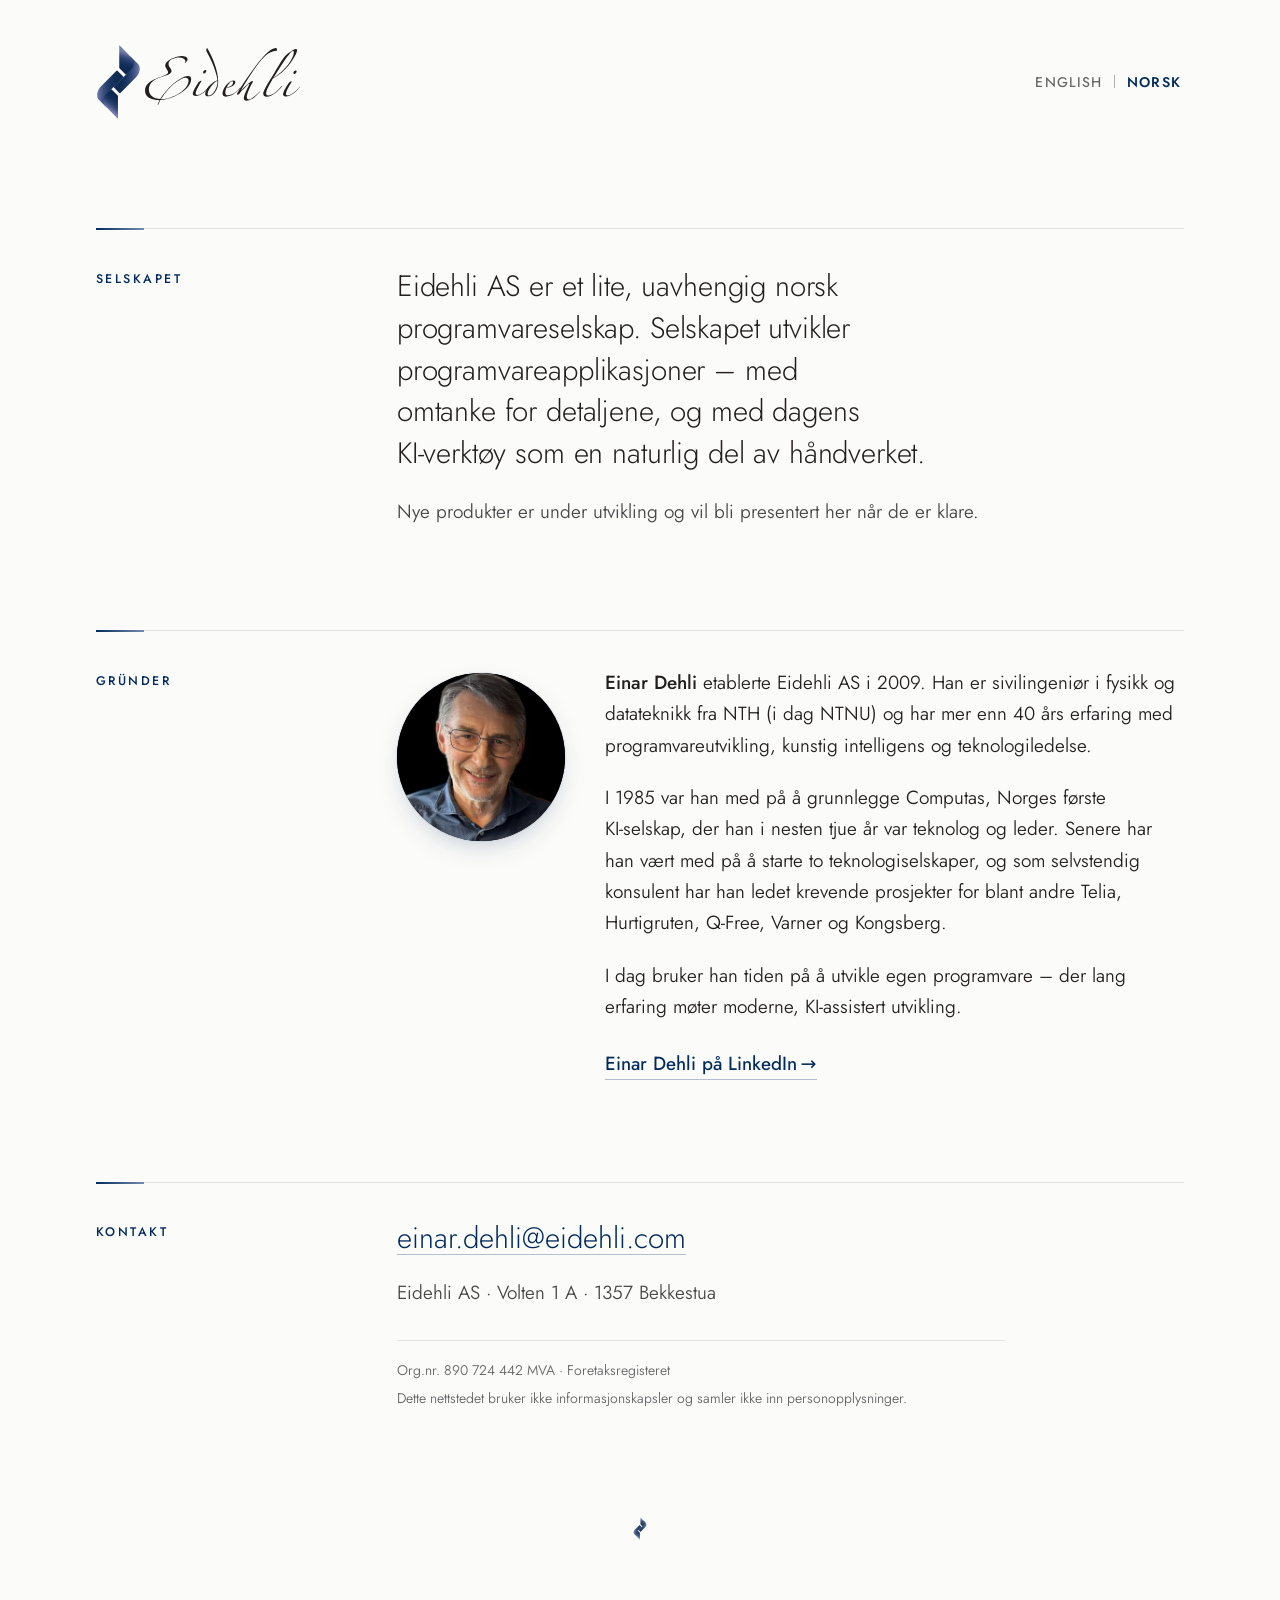
==== site/no/index.html @ aeb5ea88 "Build design draft v1 of the site (EN + NO) - One-page layout with Company, Founder and Contact sect" ====
<!doctype html>
<html lang="nb">
<head>
  <meta charset="utf-8">
  <meta name="viewport" content="width=device-width, initial-scale=1">
  <title>Eidehli AS – Programvareutvikling</title>
  <meta name="description" content="Eidehli AS er et uavhengig norsk programvareselskap som utvikler programvareapplikasjoner.">
  <meta name="theme-color" content="#FBFBF9">
  <link rel="alternate" hreflang="en" href=".././">
  <link rel="alternate" hreflang="nb" href="../no/">
  <link rel="alternate" hreflang="x-default" href=".././">
  <link rel="icon" href="../favicon.svg" type="image/svg+xml">
  <link rel="icon" href="../favicon-32.png" sizes="32x32" type="image/png">
  <link rel="apple-touch-icon" href="../apple-touch-icon.png">
  <link rel="preload" href="../assets/fonts/jost-latin-wght.woff2" as="font" type="font/woff2" crossorigin>
  <link rel="stylesheet" href="../assets/css/site.css">
  <meta property="og:type" content="website">
  <meta property="og:site_name" content="Eidehli AS">
  <meta property="og:title" content="Eidehli AS – Programvareutvikling">
  <meta property="og:description" content="Eidehli AS er et uavhengig norsk programvareselskap som utvikler programvareapplikasjoner.">
  <meta property="og:locale" content="nb_NO">
  <script type="application/ld+json">
    {
      "@context": "https://schema.org",
      "@type": "Organization",
      "name": "Eidehli AS",
      "legalName": "Eidehli AS",
      "taxID": "890724442",
      "vatID": "NO890724442MVA",
      "foundingDate": "2009",
      "email": "einar.dehli@eidehli.com",
      "address": {
        "@type": "PostalAddress",
        "streetAddress": "Volten 1 A",
        "postalCode": "1357",
        "addressLocality": "Bekkestua",
        "addressCountry": "NO"
      },
      "founder": {
        "@type": "Person",
        "name": "Einar Dehli",
        "sameAs": "https://www.linkedin.com/in/eidehli/"
      },
      "description": "Eidehli AS er et uavhengig norsk programvareselskap som utvikler programvareapplikasjoner."
    }
  </script>
</head>
<body>
  <a class="skip-link" href="#main">Hopp til innholdet</a>

  <header class="site-header">
    <div class="wrap">
      <a class="brand" href=".././" hreflang="en"><img src="../assets/logo/eidehli-logo-horizontal.svg" width="205" height="76" alt="Eidehli AS"></a>
      <nav aria-label="Språk">
        <ul class="lang">
          <li><a href=".././" hreflang="en" lang="en">English</a></li>
          <li><a href="../no/" hreflang="nb" lang="nb" aria-current="page">Norsk</a></li>
        </ul>
      </nav>
    </div>
  </header>

  <main id="main" class="wrap">
    <h1 class="visually-hidden">Eidehli AS – Programvareutvikling</h1>

    <section class="section intro" id="company" aria-labelledby="h-company">
      <h2 class="section-label" id="h-company">Selskapet</h2>
      <div class="section-body">
        <p class="lead">Eidehli AS er et lite, uavhengig norsk programvareselskap. Selskapet utvikler programvareapplikasjoner – med omtanke for detaljene, og med dagens <span class="nw">KI-verktøy</span> som en naturlig del av håndverket.</p>
        <p class="note">Nye produkter er under utvikling og vil bli presentert her når de er klare.</p>
      </div>
    </section>

    <section class="section" id="founder" aria-labelledby="h-founder">
      <h2 class="section-label" id="h-founder">Gründer</h2>
      <div class="founder">
        <figure class="portrait">
          <picture>
            <source type="image/webp" srcset="../assets/img/einar-dehli-360.webp 360w, ../assets/img/einar-dehli-720.webp 720w" sizes="(max-width: 30rem) 8.5rem, 10.5rem">
            <img src="../assets/img/einar-dehli-360.jpg" srcset="../assets/img/einar-dehli-360.jpg 360w, ../assets/img/einar-dehli-720.jpg 720w" sizes="(max-width: 30rem) 8.5rem, 10.5rem" width="360" height="360" alt="Portrett av Einar Dehli" loading="lazy" decoding="async">
          </picture>
        </figure>
        <div class="section-body">
            <p><strong>Einar Dehli</strong> etablerte Eidehli AS i 2009. Han er sivilingeniør i fysikk og datateknikk fra NTH (i dag NTNU) og har mer enn 40 års erfaring med programvareutvikling, kunstig intelligens og teknologiledelse.</p>
            <p>I 1985 var han med på å grunnlegge Computas, Norges første <span class="nw">KI-selskap</span>, der han i nesten tjue år var teknolog og leder. Senere har han vært med på å starte to teknologiselskaper, og som selvstendig konsulent har han ledet krevende prosjekter for blant andre Telia, Hurtigruten, <span class="nw">Q-Free</span>, Varner og Kongsberg.</p>
            <p>I dag bruker han tiden på å utvikle egen programvare – der lang erfaring møter moderne, <span class="nw">KI-assistert</span> utvikling.</p>
          <p class="more"><a href="https://www.linkedin.com/in/eidehli/" rel="noopener me" target="_blank">Einar Dehli på LinkedIn<span class="arrow" aria-hidden="true">→</span></a></p>
        </div>
      </div>
    </section>

    <section class="section" id="contact" aria-labelledby="h-contact">
      <h2 class="section-label" id="h-contact">Kontakt</h2>
      <div class="section-body">
        <p class="email"><a href="mailto:einar.dehli@eidehli.com" aria-label="E-post: einar.dehli@eidehli.com">einar.dehli@eidehli.com</a></p>
        <address>Eidehli AS · Volten 1 A · 1357 Bekkestua</address>
        <div class="legal">
          <p>Org.nr. 890 724 442 MVA · Foretaksregisteret</p>
          <p>Dette nettstedet bruker ikke informasjonskapsler og samler ikke inn personopplysninger.</p>
        </div>
      </div>
    </section>
  </main>

  <footer class="site-footer">
    <div class="wrap"><img src="../assets/logo/eidehli-symbol.svg" width="14" height="23" alt=""></div>
  </footer>
</body>
</html>
---- site/assets/css/site.css ----
/* Eidehli AS — site styles
   Brand: 2009 profile manual. Body type: Jost (OFL), a free substitute for Futura.
   No build step: edit this file directly. */

@font-face {
  font-family: "Jost";
  src: url("../fonts/jost-latin-wght.woff2") format("woff2-variations"),
       url("../fonts/jost-latin-wght.woff2") format("woff2");
  font-weight: 100 900;
  font-style: normal;
  font-display: swap;
}

:root {
  color-scheme: light;

  /* Brand colours (profile manual) */
  --navy: #002B5C;
  --blue: #788BAF;
  --ink: #231F20;
  --grey-1: #464547;
  --grey-2: #636466;
  --grey-3: #939598;
  --grey-4: #ADAFB2;

  /* Surfaces */
  --paper: #FBFBF9;
  --hairline: #E3E4E6;
  --tint: #F1F3F7;

  /* Type */
  --font: "Jost", "Futura", "Century Gothic", "Avenir Next", system-ui, sans-serif;
  --step--1: 0.875rem;
  --step-0: clamp(1.0625rem, 1rem + 0.25vw, 1.1875rem);
  --step-1: clamp(1.375rem, 1.2rem + 0.8vw, 1.875rem);

  /* Layout */
  --measure: 38rem;
  --page: 68rem;
  --gutter: clamp(1rem, 4vw, 3rem);
  --section-gap: clamp(3.5rem, 8vw, 6.5rem);
}

*, *::before, *::after { box-sizing: border-box; }

html {
  -webkit-text-size-adjust: 100%;
  text-size-adjust: 100%;
  scroll-behavior: smooth;
}
@media (prefers-reduced-motion: reduce) { html { scroll-behavior: auto; } }

body {
  margin: 0;
  background: var(--paper);
  color: var(--ink);
  font-family: var(--font);
  font-size: var(--step-0);
  font-weight: 350;
  line-height: 1.65;
  font-kerning: normal;
  font-optical-sizing: auto;
  -webkit-font-smoothing: antialiased;
  -moz-osx-font-smoothing: grayscale;
  text-rendering: optimizeLegibility;
}

::selection { background: rgba(120, 139, 175, 0.28); }

img { display: block; max-width: 100%; height: auto; }

p { margin: 0 0 1.1em; text-wrap: pretty; hanging-punctuation: first; }
p:last-child { margin-bottom: 0; }
strong { font-weight: 500; }

a {
  color: var(--navy);
  text-decoration-line: underline;
  text-decoration-color: rgba(120, 139, 175, 0.55);
  text-decoration-thickness: 1px;
  text-underline-offset: 0.22em;
  transition: text-decoration-color 0.2s ease, color 0.2s ease;
}
a:hover { text-decoration-color: var(--navy); }
a:focus-visible {
  outline: 2px solid var(--navy);
  outline-offset: 3px;
  border-radius: 2px;
}

.skip-link {
  position: absolute;
  left: var(--gutter);
  top: -3rem;
  padding: 0.5rem 0.9rem;
  background: var(--navy);
  color: #fff;
  font-size: var(--step--1);
  text-decoration: none;
  z-index: 10;
}
.skip-link:focus { top: 0.75rem; }

.wrap {
  width: 100%;
  max-width: calc(var(--page) + 2 * var(--gutter));
  margin: 0 auto;
  padding: 0 var(--gutter);
}

/* ---------- Header ---------- */

.site-header .wrap {
  display: flex;
  align-items: center;
  justify-content: space-between;
  gap: 1.5rem;
  padding-top: clamp(1.5rem, 4vw, 2.75rem);
  padding-bottom: clamp(1.5rem, 4vw, 2.75rem);
}

.brand { display: inline-block; line-height: 0; }
.brand img { width: clamp(150px, 22vw, 205px); height: auto; }

.lang {
  display: flex;
  gap: 0.15rem;
  margin: 0;
  padding: 0;
  list-style: none;
  font-size: var(--step--1);
  font-weight: 450;
  letter-spacing: 0.08em;
  text-transform: uppercase;
}
.lang li + li::before {
  content: "";
  display: inline-block;
  width: 1px;
  height: 0.9em;
  margin: 0 0.55rem 0 0.4rem;
  background: var(--grey-4);
  vertical-align: -0.1em;
}
.lang a { color: var(--grey-2); text-decoration: none; padding: 0.35rem 0.2rem; }
.lang a:hover { color: var(--navy); }
.lang a[aria-current="page"] { color: var(--navy); font-weight: 550; }

/* ---------- Sections ---------- */

main.wrap { padding-bottom: var(--section-gap); }

.nw { white-space: nowrap; }

.section {
  display: grid;
  grid-template-columns: minmax(9rem, 14rem) minmax(0, 1fr);
  column-gap: clamp(2rem, 6vw, 5rem);
  padding-top: clamp(1.75rem, 3vw, 2.25rem);
  margin-top: var(--section-gap);
  border-top: 1px solid var(--hairline);
  position: relative;
}
/* Short brand-gradient accent sitting on the hairline */
.section::before {
  content: "";
  position: absolute;
  top: -1px;
  left: 0;
  width: 3rem;
  height: 2px;
  background: linear-gradient(90deg, var(--navy), var(--blue));
}

.section-label {
  margin: 0.35rem 0 1.5rem;
  font-size: 0.78rem;
  font-weight: 500;
  letter-spacing: 0.2em;
  text-transform: uppercase;
  color: var(--navy);
  line-height: 1.4;
}

.section-body { max-width: var(--measure); }

/* Company: the opening statement */
.intro { margin-top: clamp(1.5rem, 5vw, 4rem); }
.lead {
  font-size: var(--step-1);
  font-weight: 300;
  line-height: 1.42;
  letter-spacing: -0.005em;
  color: var(--ink);
  margin-bottom: 1.4rem;
  text-wrap: balance;
}
.note { color: var(--grey-1); }

/* Founder */
.founder {
  display: grid;
  grid-template-columns: clamp(7.5rem, 14vw, 10.5rem) minmax(0, 1fr);
  gap: clamp(1.25rem, 3.5vw, 2.5rem);
  align-items: start;
  max-width: calc(var(--measure) + 13rem);
}
.portrait {
  margin: 0.35rem 0 0;
  border-radius: 50%;
  overflow: hidden;
  aspect-ratio: 1;
  background: #111;
  box-shadow: 0 0 0 1px rgba(0, 43, 92, 0.08), 0 10px 30px -12px rgba(0, 43, 92, 0.35);
}
.portrait img { width: 100%; height: 100%; object-fit: cover; }

.more {
  margin-top: 1.6rem;
  font-weight: 450;
}
.more a { text-decoration: none; border-bottom: 1px solid rgba(120, 139, 175, 0.55); padding-bottom: 0.1em; }
.more a:hover { border-bottom-color: var(--navy); }
.more .arrow { display: inline-block; transition: transform 0.2s ease; margin-left: 0.2em; }
.more a:hover .arrow { transform: translateX(3px); }
@media (prefers-reduced-motion: reduce) { .more .arrow { transition: none; } }

/* Contact */
.email {
  font-size: var(--step-1);
  font-weight: 300;
  line-height: 1.3;
  margin-bottom: 1.25rem;
  overflow-wrap: anywhere;
}
address { font-style: normal; color: var(--grey-1); }
.legal {
  margin-top: 2rem;
  padding-top: 1.1rem;
  border-top: 1px solid var(--hairline);
  font-size: var(--step--1);
  color: var(--grey-2);
  line-height: 1.6;
}
.legal p { margin-bottom: 0.35rem; }

/* ---------- Footer ---------- */

.site-footer {
  padding: 0 0 clamp(2.5rem, 6vw, 4rem);
}
.site-footer .wrap { display: flex; justify-content: center; }
.site-footer img { width: 14px; height: auto; opacity: 0.9; }

/* ---------- Small screens ---------- */

@media (max-width: 46rem) {
  .section { grid-template-columns: minmax(0, 1fr); }
  .section-label { margin-bottom: 1.25rem; }
}
@media (max-width: 30rem) {
  .founder { grid-template-columns: minmax(0, 1fr); }
  .portrait { width: 8.5rem; margin-bottom: 0.25rem; }
}

/* ---------- Print ---------- */

@media print {
  body { background: #fff; font-size: 11pt; }
  .lang, .skip-link, .site-footer { display: none; }
  .section { break-inside: avoid; margin-top: 2rem; }
  a { text-decoration: none; }
  .more a::after { content: " (" attr(href) ")"; font-size: 9pt; color: var(--grey-2); }
}

.visually-hidden {
  position: absolute !important;
  width: 1px; height: 1px;
  padding: 0; margin: -1px;
  overflow: hidden; clip: rect(0 0 0 0);
  white-space: nowrap; border: 0;
}
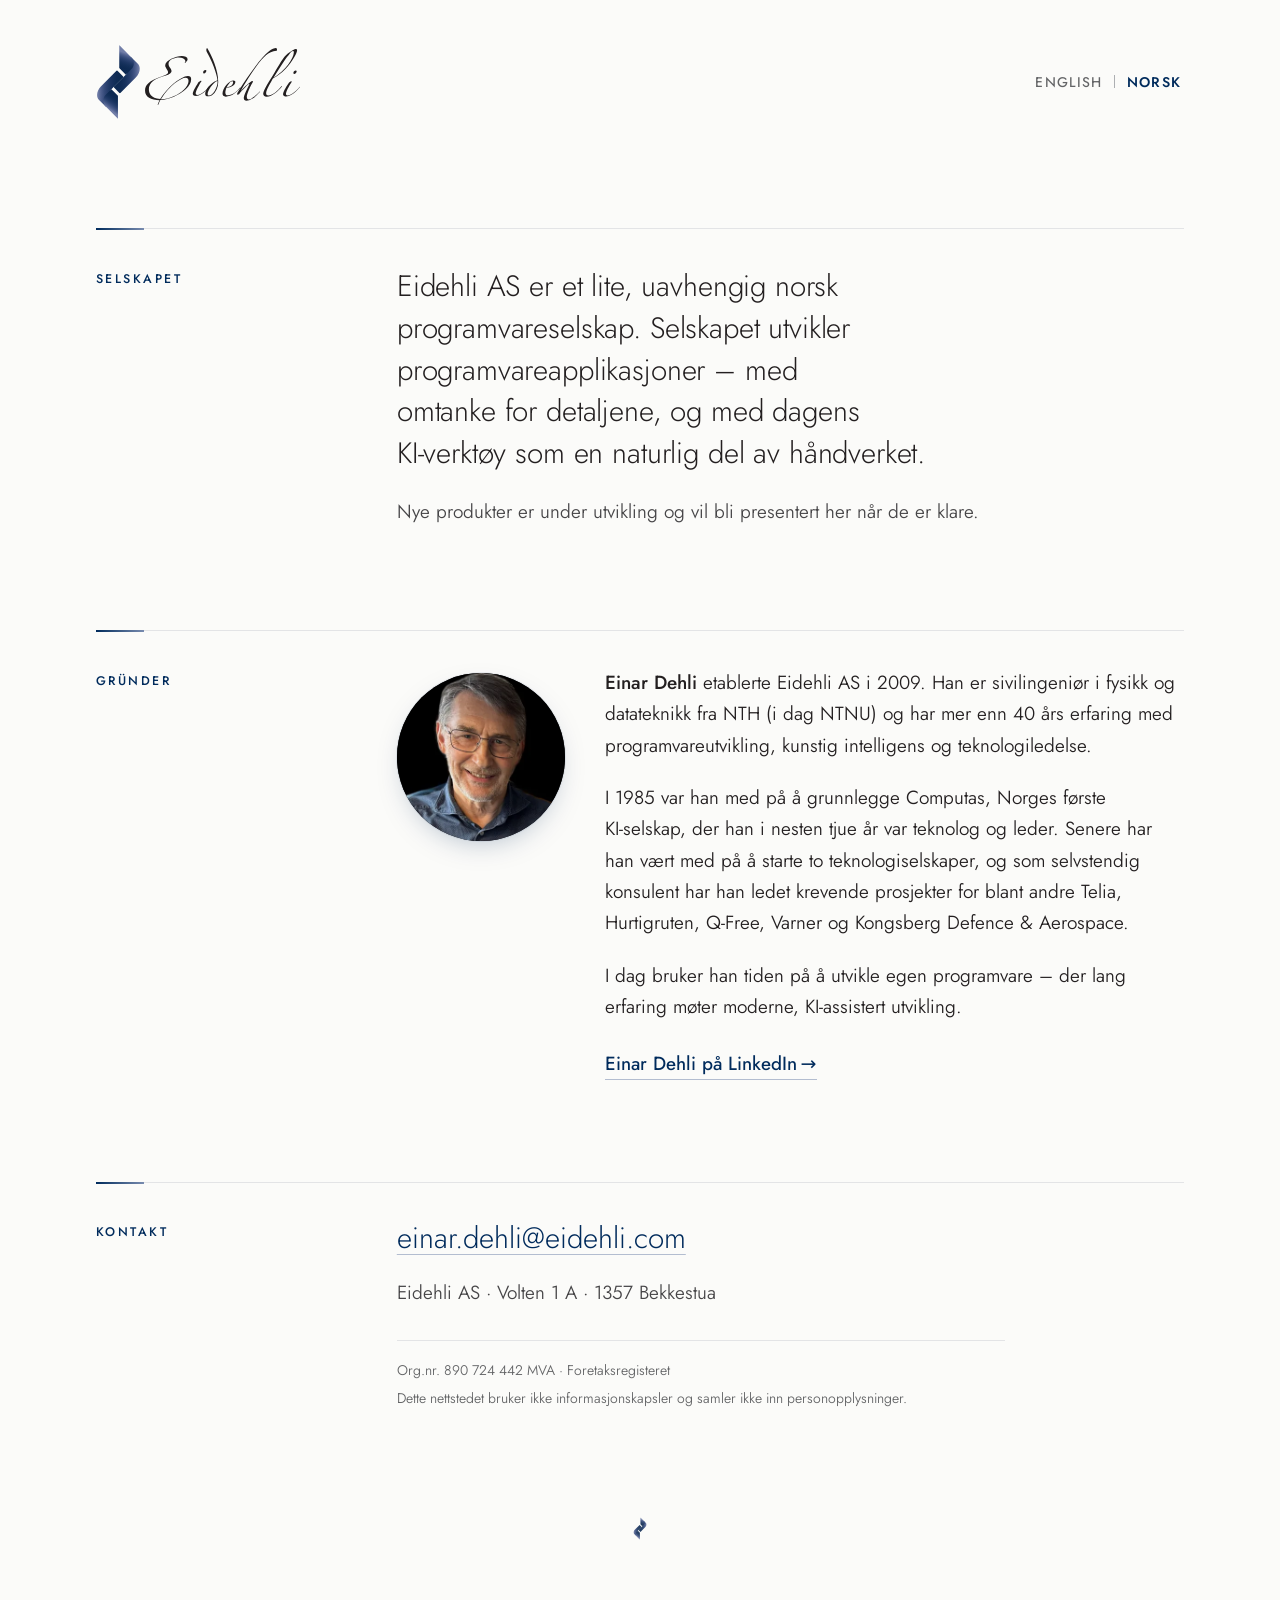
==== commit f10b2690: "Name client as Kongsberg Defence & Aerospace (EN + NO) Co-Authored-By: Claude Opus 5.5 <noreply@anth" ====
--- a/site/no/index.html
+++ b/site/no/index.html
@@ -6,9 +6,10 @@
   <title>Eidehli AS – Programvareutvikling</title>
   <meta name="description" content="Eidehli AS er et uavhengig norsk programvareselskap som utvikler programvareapplikasjoner.">
   <meta name="theme-color" content="#FBFBF9">
-  <link rel="alternate" hreflang="en" href=".././">
-  <link rel="alternate" hreflang="nb" href="../no/">
-  <link rel="alternate" hreflang="x-default" href=".././">
+  <link rel="canonical" href="https://www.eidehli.com/no/">
+  <link rel="alternate" hreflang="en" href="https://www.eidehli.com/">
+  <link rel="alternate" hreflang="nb" href="https://www.eidehli.com/no/">
+  <link rel="alternate" hreflang="x-default" href="https://www.eidehli.com/">
   <link rel="icon" href="../favicon.svg" type="image/svg+xml">
   <link rel="icon" href="../favicon-32.png" sizes="32x32" type="image/png">
   <link rel="apple-touch-icon" href="../apple-touch-icon.png">
@@ -19,12 +20,21 @@
   <meta property="og:title" content="Eidehli AS – Programvareutvikling">
   <meta property="og:description" content="Eidehli AS er et uavhengig norsk programvareselskap som utvikler programvareapplikasjoner.">
   <meta property="og:locale" content="nb_NO">
+  <meta property="og:locale:alternate" content="en_GB">
+  <meta property="og:url" content="https://www.eidehli.com/no/">
+  <meta property="og:image" content="https://www.eidehli.com/assets/img/og-image.png">
+  <meta property="og:image:width" content="1200">
+  <meta property="og:image:height" content="630">
+  <meta property="og:image:alt" content="Eidehli-logo">
+  <meta name="twitter:card" content="summary_large_image">
   <script type="application/ld+json">
     {
       "@context": "https://schema.org",
       "@type": "Organization",
       "name": "Eidehli AS",
       "legalName": "Eidehli AS",
+      "url": "https://www.eidehli.com/",
+      "logo": "https://www.eidehli.com/apple-touch-icon.png",
       "taxID": "890724442",
       "vatID": "NO890724442MVA",
       "foundingDate": "2009",
@@ -50,7 +60,7 @@
 
   <header class="site-header">
     <div class="wrap">
-      <a class="brand" href=".././" hreflang="en"><img src="../assets/logo/eidehli-logo-horizontal.svg" width="205" height="76" alt="Eidehli AS"></a>
+      <a class="brand" href="./" aria-current="page"><img src="../assets/logo/eidehli-logo-horizontal.svg" width="205" height="76" alt="Eidehli AS"></a>
       <nav aria-label="Språk">
         <ul class="lang">
           <li><a href=".././" hreflang="en" lang="en">English</a></li>
@@ -82,7 +92,7 @@
         </figure>
         <div class="section-body">
             <p><strong>Einar Dehli</strong> etablerte Eidehli AS i 2009. Han er sivilingeniør i fysikk og datateknikk fra NTH (i dag NTNU) og har mer enn 40 års erfaring med programvareutvikling, kunstig intelligens og teknologiledelse.</p>
-            <p>I 1985 var han med på å grunnlegge Computas, Norges første <span class="nw">KI-selskap</span>, der han i nesten tjue år var teknolog og leder. Senere har han vært med på å starte to teknologiselskaper, og som selvstendig konsulent har han ledet krevende prosjekter for blant andre Telia, Hurtigruten, <span class="nw">Q-Free</span>, Varner og Kongsberg.</p>
+            <p>I 1985 var han med på å grunnlegge Computas, Norges første <span class="nw">KI-selskap</span>, der han i nesten tjue år var teknolog og leder. Senere har han vært med på å starte to teknologiselskaper, og som selvstendig konsulent har han ledet krevende prosjekter for blant andre Telia, Hurtigruten, <span class="nw">Q-Free</span>, Varner og Kongsberg Defence &amp; Aerospace.</p>
             <p>I dag bruker han tiden på å utvikle egen programvare – der lang erfaring møter moderne, <span class="nw">KI-assistert</span> utvikling.</p>
           <p class="more"><a href="https://www.linkedin.com/in/eidehli/" rel="noopener me" target="_blank">Einar Dehli på LinkedIn<span class="arrow" aria-hidden="true">→</span></a></p>
         </div>
--- a/site/assets/css/site.css
+++ b/site/assets/css/site.css
@@ -280,3 +280,6 @@
   overflow: hidden; clip: rect(0 0 0 0);
   white-space: nowrap; border: 0;
 }
+
+/* ---------- 404 page ---------- */
+.notfound-no { margin-top: 2.75rem; padding-top: 2rem; border-top: 1px solid var(--hairline); }
